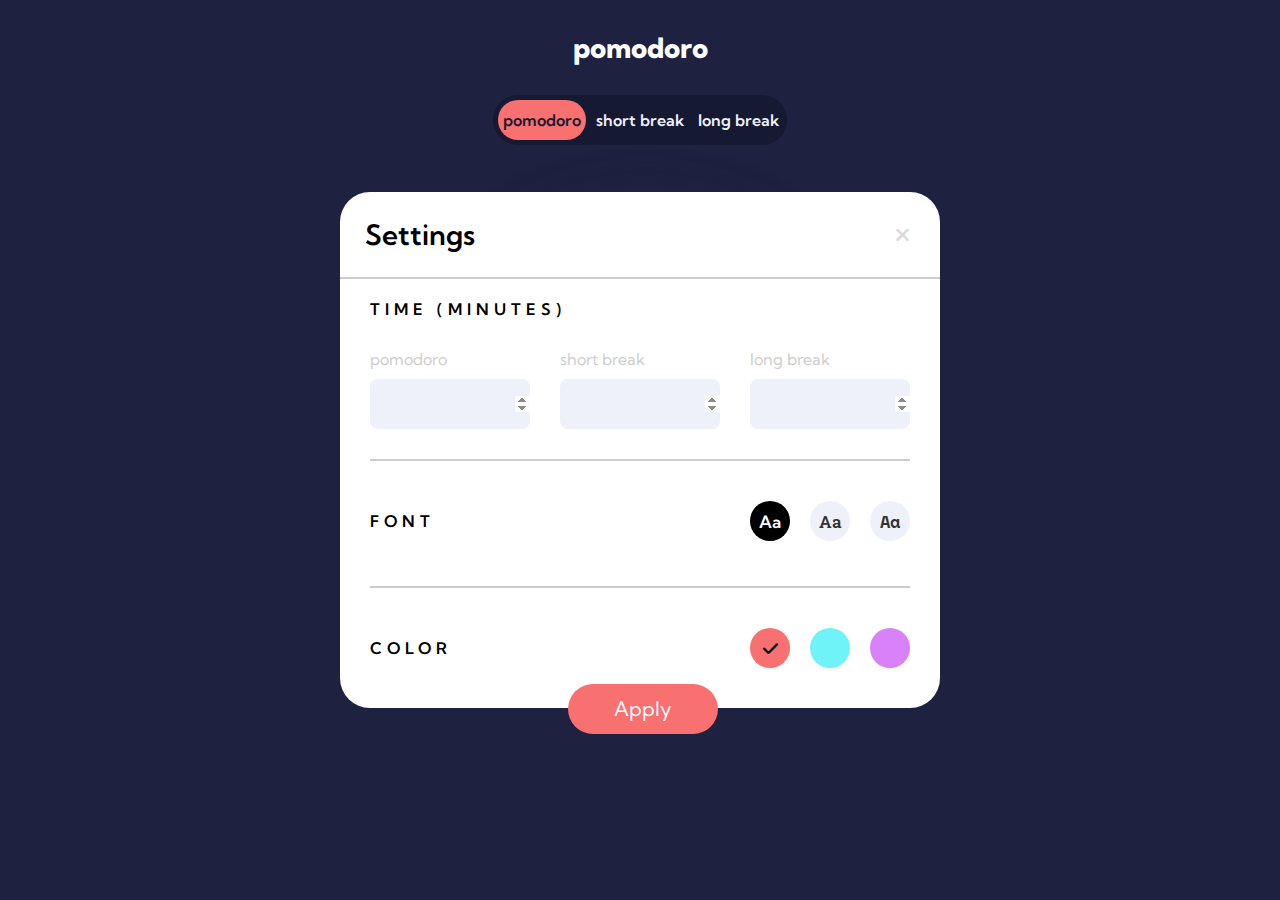
==== index.html @ 85448fa7 "Created the popup interface" ====
<!DOCTYPE html>
<html lang="en">

<head>
  <meta charset="UTF-8">
  <meta name="viewport" content="width=device-width, initial-scale=1.0">
  <link rel="stylesheet" href="https://cdnjs.cloudflare.com/ajax/libs/font-awesome/6.1.1/css/all.min.css">
  <link rel="stylesheet" href="./css/styles.css">
  <link rel="icon" type="image/png" sizes="32x32" href="./assets/favicon-32x32.png">

  <title>Frontend Mentor | Pomodoro app</title>
</head>

<body>
  <div class="container">
    <div class="header">pomodoro</div>
    <div class="timer-length">
      <div class="pomodoro">pomodoro</div>
      <div class="short-break">short break</div>
      <div class="long-break">long break</div>
    </div>
    <div class="circle">
      <div class="outer-circle">
        <div class="second-outer-circle">
          <div class="progress-circle">
            <div class="inner-circle">
              <div class="main-text">00:00</div>
              <div class="alert-text">RESTART</div>
            </div>
          </div>
        </div>
      </div>
    </div>
    <div class="settings">
      <button class="settings-gear">
        <i class="fa-solid fa-gear"></i>
      </button>
    </div>
  </div>
  <div class="popup">
    <div class="popup-header">
      <div class="settings-text">Settings</div>
      <div class="close-btn">
        <i class="fa-solid fa-xmark"></i>
      </div>
    </div>
    <hr class="hr-header">
    <div class="popup-content">
      <div class="subheader">Time (Minutes)</div>
      <div class="form">
        <form action="post">
          <div class="pomodoro-div">
            <label for="pomodoro-input">pomodoro</label>
            <input type="number" name="pomodoro-input" id="pomodoro-input">
          </div>
          <div class="short-break-div">
            <label for="short-break-input">short break</label>
            <input type="number" name="short-break-input" id="pomodoro-input">
          </div>
          <div class="long-break-div">
            <label for="long-break-input">long break</label>
            <input type="number" name="long-break-input" id="long-break-input">
          </div>
        </form>

        <hr class="middle-hr">

        <div class="select-fonts">
          <div class="font-label">Font</div>
          <div class="select-font-btn">
            <button class="kumbh-sans">Aa</button>
            <button class="roboto-slab">Aa</button>
            <button class="space-mono">Aa</button>
          </div>
        </div>
        <hr class="bottom-hr">
        <div class="select-color">
          <div class="color-label">Color</div>
          <div class="select-color-btn">
            <button class="orange-color"><i class="fa-solid fa-check"></i></button>
            <button class="cyan-color"></button>
            <button class="light-purple"></button>
          </div>
        </div>
        <button class="apply">Apply</button>


      </div>
    </div>
</body>

</html>
---- css/styles.css ----
@import url('https://fonts.googleapis.com/css2?family=Kumbh+Sans:wght@100;200;300;400;500;600;700;800;900&family=Roboto+Slab:wght@100;200;300;400;500;600;700;800;900&family=Space+Mono:ital,wght@0,400;0,700;1,400;1,700&display=swap');
:root{
    --orange: #F87070;
    --cyan: #70f3f8;
    --puple: #D881F8;
    --ash: #D7E0FF;
    --blue-black: #1E213F;
    --white: #FFFFFF;
    --off-white: #EFF1FA;
    --navy-blue: #161932;
}
html{
    scroll-behavior: smooth;

}
*{
    box-sizing: border-box;
    padding: 0;
    margin: 0;
    font-family: "Kumbh Sans", "sans-serif";
}
body{
    width: 100%;
    background-color: var(--blue-black);
    text-align: center;
}
.container{
    margin-top: 30px;
}
div.header{
    color: var(--white);
    font-size: 28px;
    font-weight: 800;
    margin: 30px;
}
div.timer-length{
    display: flex;
    flex-direction: row;
    justify-content: center;
    color: var(--off-white);
    background-color: var(--navy-blue);
    width: 23%;
    height: 50px;
    margin-left: auto;
    margin-right: auto;
    border-radius: 30px;
}
div.pomodoro, div.short-break, div.long-break{
    margin: 10px;
    display: flex;
    justify-content: center;
    align-items: center;
    width: 30%;
    height: 80%;
    margin: auto;
    border-radius: 30px;
    font-weight: 600;
}
div.pomodoro{
    background-color: var(--orange);
    color: #161932;
}
div.outer-circle{
    width: 400px;
    height: 400px;
    background: linear-gradient(310deg, var(--blue-black) 30%, var(--navy-blue) 70%);
    border-radius: 50%;
    margin: 70px auto;
    display: flex;
    justify-content: center;
    align-items: center;
    box-shadow: 5px 5px 50px 15px #303456, 5px 5px 50px 10px #0b0e2d;
}
div.second-outer-circle{
    width: 360px;
    height: 360px;
    background-color: var(--navy-blue);
    border-radius: 50%;
    display: flex;
    justify-content: center;
    align-items: center;
}
div.progress-circle{
    width: 330px;
    height: 330px;
    /* background-color: var(--orange); */
    background: conic-gradient(var(--orange) 3.6deg, var(--navy-blue) 0deg);
    border-radius: 50%;
    display: flex;
    justify-content: center;
    align-items: center;
}
div.inner-circle{
    width: 310px;
    height: 310px;
    background-color: var(--navy-blue);
    border-radius: 50%;
    display: flex;
    flex-direction: column;
    justify-content: center;
    align-items: center;
}
div.main-text{
    font-family: "Roboto Slab";
    font-size: 100px;
    color: var(--white);
    margin: 20px auto;
}
div.alert-text{
    font-size: 20px;
    color: var(--white);
    letter-spacing: 10px;
}
.settings-gear{
    background-color: var(--blue-black);
    border: none;
    cursor: pointer;
}
.fa-gear{
    color: var(--off-white);
    font-size: 30px;
}
.popup{
    position: absolute;
    top: 50%;
    left: 50%;
    background-color: var(--white);
    /* padding: 25px; */
    max-width: 600px;
    width: 100%;
    transform: translate(-50%, -50%);
    border-radius: 30px;
}
.popup .popup-header{
    display: flex;
    align-items: center;
    margin: 25px;
}
.popup .popup-header .settings-text{
    font-size: 28px;
    font-weight: 600;
}
.popup .popup-header .close-btn{
    position: absolute;
    top: 30px;
    right: 30px;
    font-size: 20px;
    cursor: pointer;
}
.popup .popup-header .close-btn i{
    color: rgb(218, 218, 218);
}
hr{
    margin-top: 20px;
    margin-bottom: 20px;
    border: 0.5px solid #ccc;
}
.hr-header{
    width: 100%;
}
.middle-hr, .bottom-hr{
    width: 90%;
    margin-left: auto;
    margin-right: auto;
    
}
div.subheader, div.font-label, div.select-color{
    text-transform: uppercase;
    letter-spacing: 5px;
    font-weight: 600;
    display: flex;
    margin-left: 5%;
    margin-bottom: 25px;
}
form{
    display: flex;
    width: 90%;
    margin: 30px auto;
}
div > label{
    display: flex;
    align-items: flex-start;
    margin-bottom: 10px;
    color: #ccc;
}
div.pomodoro-div, div.short-break-div, div.long-break-div{
    display: flex;
    flex-direction: column;
    margin-right: 30px;
}
input[type=number]{
    width: 160px;
    height: 50px;
    border: none;
    background-color: var(--off-white);
    border-radius: 8px;
}
input[type=number]::-webkit-inner-spin-button {
    opacity: 1;
  }
.select-fonts, .select-color{
    display: flex;
    margin-top: 40px;
}
div.select-color{
    margin-bottom: 40px;
}
div.font-label, div.select-color{
    text-transform: uppercase;
    display: flex;
    align-items: center;
    height: 40px;
}
div.select-font-btn, div.select-color-btn{
    position: absolute;
    right: 5%;
    display: flex;
    align-items: center;
}
button.kumbh-sans, button.roboto-slab, button.space-mono, button.orange-color, button.cyan-color, button.light-purple{
    width: 40px;
    height: 40px;
    font-size: 17px;
    border: none;
    margin-left: 20px;
    border-radius: 50%;
    font-weight: 600;
    cursor: pointer;
    background-color: var(--off-white);
}
button.kumbh-sans{
    background-color: black;
    color: var(--white);
    font-family: "Kumbh Sans", "sans-serif";
    font-weight: 600;
}
button.roboto-slab{
    font-family: "Roboto Slab";
    color: #333;
}
button.space-mono{
    font-family: "Space Mono";
    color: #333;
}
button.orange-color{
    background-color: var(--orange);
}
button.cyan-color{
    background-color: var(--cyan);
}
button.light-purple{
    background-color: var(--puple);
}
button.apply{
    width: 150px;
    height: 50px;
    font-size: 20px;
    position: absolute;
    left: 38%;
    bottom: -5%;
    border-radius: 30px;
    border: none;
    cursor: pointer;
    background-color: var(--orange);
    color: var(--white);
}
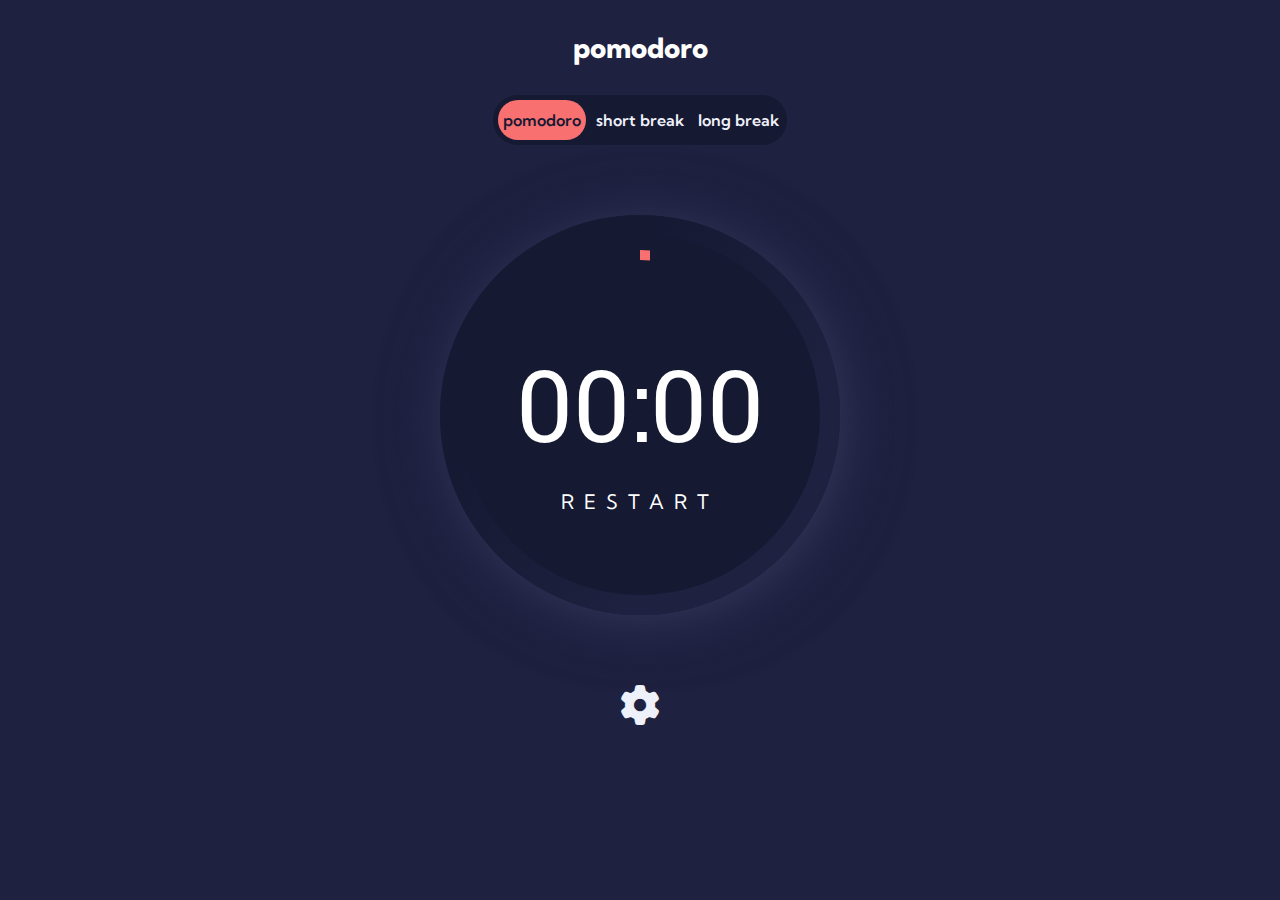
==== commit 8c24a69a: "Added the popup feature" ====
--- a/index.html
+++ b/index.html
@@ -31,10 +31,8 @@
         </div>
       </div>
     </div>
-    <div class="settings">
-      <button class="settings-gear">
-        <i class="fa-solid fa-gear"></i>
-      </button>
+    <div class="settings-icon settings-gear">
+      <i class="fa-solid fa-gear"></i>
     </div>
   </div>
   <div class="popup">
@@ -83,10 +81,10 @@
           </div>
         </div>
         <button class="apply">Apply</button>
-
-
       </div>
+      
     </div>
+    <script src="js/main.js"></script>
 </body>
 
 </html>--- a/css/styles.css
+++ b/css/styles.css
@@ -1,5 +1,6 @@
 @import url('https://fonts.googleapis.com/css2?family=Kumbh+Sans:wght@100;200;300;400;500;600;700;800;900&family=Roboto+Slab:wght@100;200;300;400;500;600;700;800;900&family=Space+Mono:ital,wght@0,400;0,700;1,400;1,700&display=swap');
-:root{
+
+:root {
     --orange: #F87070;
     --cyan: #70f3f8;
     --puple: #D881F8;
@@ -9,31 +10,37 @@
     --off-white: #EFF1FA;
     --navy-blue: #161932;
 }
-html{
+
+html {
     scroll-behavior: smooth;
 
 }
-*{
+
+* {
     box-sizing: border-box;
     padding: 0;
     margin: 0;
     font-family: "Kumbh Sans", "sans-serif";
 }
-body{
+
+body {
     width: 100%;
     background-color: var(--blue-black);
     text-align: center;
 }
-.container{
+
+.container {
     margin-top: 30px;
 }
-div.header{
+
+div.header {
     color: var(--white);
     font-size: 28px;
     font-weight: 800;
     margin: 30px;
 }
-div.timer-length{
+
+div.timer-length {
     display: flex;
     flex-direction: row;
     justify-content: center;
@@ -45,7 +52,10 @@
     margin-right: auto;
     border-radius: 30px;
 }
-div.pomodoro, div.short-break, div.long-break{
+
+div.pomodoro,
+div.short-break,
+div.long-break {
     margin: 10px;
     display: flex;
     justify-content: center;
@@ -56,11 +66,13 @@
     border-radius: 30px;
     font-weight: 600;
 }
-div.pomodoro{
+
+div.pomodoro {
     background-color: var(--orange);
     color: #161932;
 }
-div.outer-circle{
+
+div.outer-circle {
     width: 400px;
     height: 400px;
     background: linear-gradient(310deg, var(--blue-black) 30%, var(--navy-blue) 70%);
@@ -71,7 +83,8 @@
     align-items: center;
     box-shadow: 5px 5px 50px 15px #303456, 5px 5px 50px 10px #0b0e2d;
 }
-div.second-outer-circle{
+
+div.second-outer-circle {
     width: 360px;
     height: 360px;
     background-color: var(--navy-blue);
@@ -80,7 +93,8 @@
     justify-content: center;
     align-items: center;
 }
-div.progress-circle{
+
+div.progress-circle {
     width: 330px;
     height: 330px;
     /* background-color: var(--orange); */
@@ -90,7 +104,8 @@
     justify-content: center;
     align-items: center;
 }
-div.inner-circle{
+
+div.inner-circle {
     width: 310px;
     height: 310px;
     background-color: var(--navy-blue);
@@ -100,71 +115,95 @@
     justify-content: center;
     align-items: center;
 }
-div.main-text{
+
+div.main-text {
     font-family: "Roboto Slab";
     font-size: 100px;
     color: var(--white);
     margin: 20px auto;
 }
-div.alert-text{
+
+div.alert-text {
     font-size: 20px;
     color: var(--white);
     letter-spacing: 10px;
 }
-.settings-gear{
-    background-color: var(--blue-black);
-    border: none;
-    cursor: pointer;
-}
-.fa-gear{
-    color: var(--off-white);
-    font-size: 30px;
-}
-.popup{
+
+.popup {
     position: absolute;
     top: 50%;
     left: 50%;
     background-color: var(--white);
-    /* padding: 25px; */
     max-width: 600px;
     width: 100%;
     transform: translate(-50%, -50%);
     border-radius: 30px;
-}
-.popup .popup-header{
+    opacity: 0;
+    pointer-events: none;
+    transition: top 0s 0.2s ease-in-out,
+                opacity 0.2s 0s ease-in-out,
+                transform 0s 0.2s ease-in-out;
+}
+
+.popup.show {
+    opacity: 1;
+    pointer-events: auto;
+    transform: translate(-50%, -50%);
+    transition: top 0s 0.2s ease-in-out,
+                opacity 0.2s 0s ease-in-out,
+                transform 0s 0.2s ease-in-out;
+}
+
+.popup .popup-header {
     display: flex;
     align-items: center;
     margin: 25px;
 }
-.popup .popup-header .settings-text{
+
+.popup .popup-header .settings-text {
     font-size: 28px;
     font-weight: 600;
 }
-.popup .popup-header .close-btn{
+
+.popup .popup-header .close-btn {
     position: absolute;
     top: 30px;
     right: 30px;
     font-size: 20px;
     cursor: pointer;
 }
-.popup .popup-header .close-btn i{
+
+.popup .popup-header .close-btn i {
     color: rgb(218, 218, 218);
 }
-hr{
+
+.settings-icon .fa-gear {
+    color: var(--off-white);
+    font-size: 40px;
+    cursor: pointer;
+}
+
+hr {
     margin-top: 20px;
     margin-bottom: 20px;
     border: 0.5px solid #ccc;
 }
-.hr-header{
+
+.hr-header {
     width: 100%;
 }
-.middle-hr, .bottom-hr{
+
+.middle-hr,
+.bottom-hr {
     width: 90%;
     margin-left: auto;
     margin-right: auto;
-    
-}
-div.subheader, div.font-label, div.select-color{
+
+}
+
+div.subheader,
+div.font-label,
+div.select-color {
     text-transform: uppercase;
     letter-spacing: 5px;
     font-weight: 600;
@@ -172,52 +211,72 @@
     margin-left: 5%;
     margin-bottom: 25px;
 }
-form{
+
+form {
     display: flex;
     width: 90%;
     margin: 30px auto;
 }
-div > label{
+
+div>label {
     display: flex;
     align-items: flex-start;
     margin-bottom: 10px;
     color: #ccc;
 }
-div.pomodoro-div, div.short-break-div, div.long-break-div{
+
+div.pomodoro-div,
+div.short-break-div,
+div.long-break-div {
     display: flex;
     flex-direction: column;
     margin-right: 30px;
 }
-input[type=number]{
+
+input[type=number] {
     width: 160px;
     height: 50px;
     border: none;
     background-color: var(--off-white);
     border-radius: 8px;
 }
+
 input[type=number]::-webkit-inner-spin-button {
     opacity: 1;
-  }
-.select-fonts, .select-color{
+}
+
+.select-fonts,
+.select-color {
     display: flex;
     margin-top: 40px;
 }
-div.select-color{
+
+div.select-color {
     margin-bottom: 40px;
 }
-div.font-label, div.select-color{
+
+div.font-label,
+div.select-color {
     text-transform: uppercase;
     display: flex;
     align-items: center;
     height: 40px;
 }
-div.select-font-btn, div.select-color-btn{
+
+div.select-font-btn,
+div.select-color-btn {
     position: absolute;
     right: 5%;
     display: flex;
     align-items: center;
 }
-button.kumbh-sans, button.roboto-slab, button.space-mono, button.orange-color, button.cyan-color, button.light-purple{
+
+button.kumbh-sans,
+button.roboto-slab,
+button.space-mono,
+button.orange-color,
+button.cyan-color,
+button.light-purple {
     width: 40px;
     height: 40px;
     font-size: 17px;
@@ -228,30 +287,37 @@
     cursor: pointer;
     background-color: var(--off-white);
 }
-button.kumbh-sans{
+
+button.kumbh-sans {
     background-color: black;
     color: var(--white);
     font-family: "Kumbh Sans", "sans-serif";
     font-weight: 600;
 }
-button.roboto-slab{
+
+button.roboto-slab {
     font-family: "Roboto Slab";
     color: #333;
 }
-button.space-mono{
+
+button.space-mono {
     font-family: "Space Mono";
     color: #333;
 }
-button.orange-color{
+
+button.orange-color {
     background-color: var(--orange);
 }
-button.cyan-color{
+
+button.cyan-color {
     background-color: var(--cyan);
 }
-button.light-purple{
+
+button.light-purple {
     background-color: var(--puple);
 }
-button.apply{
+
+button.apply {
     width: 150px;
     height: 50px;
     font-size: 20px;
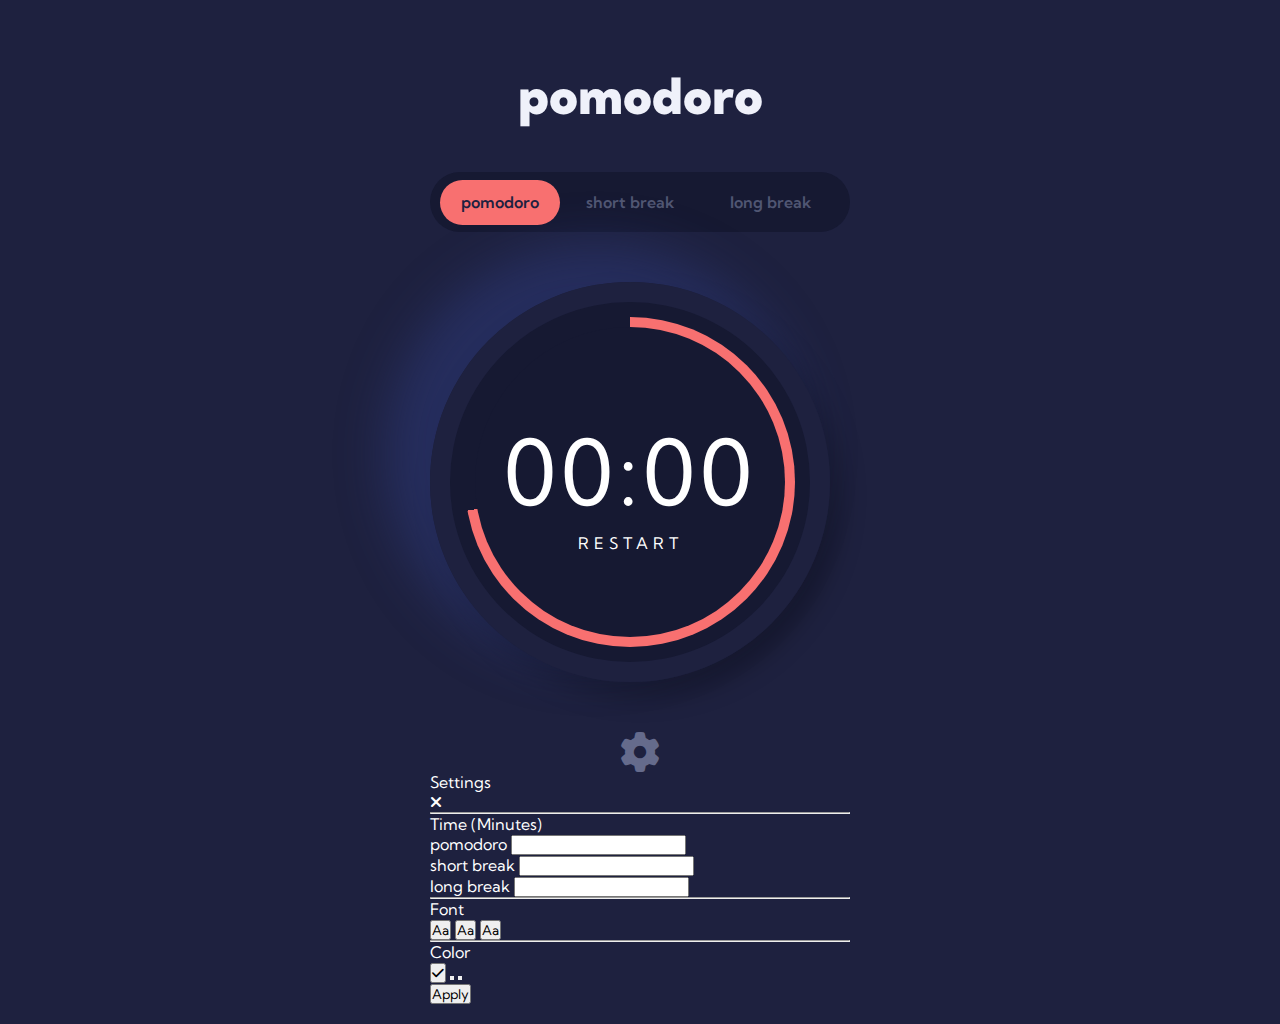
==== commit 8c79e210: "Made changes to everything on the site" ====
--- a/index.html
+++ b/index.html
@@ -14,18 +14,26 @@
 <body>
   <div class="container">
     <div class="header">pomodoro</div>
-    <div class="timer-length">
+    <div class="timer-selector">
       <div class="pomodoro">pomodoro</div>
       <div class="short-break">short break</div>
       <div class="long-break">long break</div>
     </div>
-    <div class="circle">
-      <div class="outer-circle">
-        <div class="second-outer-circle">
+    <div class="shadow">
+      <div class="circle">
+        <div class="outer-circle">
           <div class="progress-circle">
             <div class="inner-circle">
-              <div class="main-text">00:00</div>
-              <div class="alert-text">RESTART</div>
+              <div class="timer">
+                <div class="minutes">00</div>
+                <div class="seperator">:</div>
+                <div class="seconds">00</div>
+              </div>
+              <div class="alert-text">
+                <div class="alert-text-restart">RESTART</div>
+                <div class="alert-text-start">START</div>
+                <div class="alert-text-pause">PAUSE</div>
+              </div>
             </div>
           </div>
         </div>
@@ -34,8 +42,8 @@
     <div class="settings-icon settings-gear">
       <i class="fa-solid fa-gear"></i>
     </div>
-  </div>
-  <div class="popup">
+
+    <div class="popup">
     <div class="popup-header">
       <div class="settings-text">Settings</div>
       <div class="close-btn">
@@ -84,7 +92,8 @@
       </div>
       
     </div>
-    <script src="js/main.js"></script>
+  </div>
+  <script src="js/main.js"></script>
 </body>
 
 </html>--- a/css/styles.css
+++ b/css/styles.css
@@ -11,322 +11,223 @@
     --navy-blue: #161932;
 }
 
-html {
-    scroll-behavior: smooth;
-
-}
-
 * {
+    margin: 0;
+    padding: 0;
     box-sizing: border-box;
-    padding: 0;
-    margin: 0;
-    font-family: "Kumbh Sans", "sans-serif";
+    font-family: "Kumbh Sans", sans-serif;
 }
 
 body {
-    width: 100%;
+    display: flex;
+    align-items: center;
+    justify-content: center;
+    min-height: 100vh;
+    padding: 20px;
     background-color: var(--blue-black);
-    text-align: center;
-}
-
-.container {
-    margin-top: 30px;
-}
-
-div.header {
     color: var(--white);
-    font-size: 28px;
-    font-weight: 800;
-    margin: 30px;
-}
-
-div.timer-length {
-    display: flex;
-    flex-direction: row;
-    justify-content: center;
+}
+
+.header {
+    display: flex;
+    justify-content: center;
+    font-size: 50px;
     color: var(--off-white);
+    font-weight: 900;
+    margin: 45px;
+}
+
+.timer-selector {
+    display: flex;
+    align-items: center;
+    justify-content: center;
+    font-size: 16px;
+    color: #505673;
     background-color: var(--navy-blue);
-    width: 23%;
-    height: 50px;
-    margin-left: auto;
-    margin-right: auto;
-    border-radius: 30px;
-}
-
-div.pomodoro,
-div.short-break,
-div.long-break {
-    margin: 10px;
-    display: flex;
-    justify-content: center;
-    align-items: center;
-    width: 30%;
-    height: 80%;
-    margin: auto;
-    border-radius: 30px;
+    width: 420px;
+    height: 60px;
+    border-radius: 40px;
     font-weight: 600;
-}
-
-div.pomodoro {
+    z-index: 10;
+}
+
+.pomodoro,
+.short-break,
+.long-break {
+    width: 140px;
+    display: flex;
+    justify-content: center;
+    align-items: center;
+    cursor: pointer;
+}
+
+.pomodoro {
     background-color: var(--orange);
-    color: #161932;
-}
-
-div.outer-circle {
+    color: var(--blue-black);
+    display: flex;
+    justify-content: center;
+    align-items: center;
+    width: 120px;
+    height: 45px;
+    border-radius: 25px;
+}
+
+.circle,
+.outer-circle,
+.progress-circle,
+.inner-circle,
+.shadow {
+    display: flex;
+    align-items: center;
+    justify-content: center;
+
+}
+
+.shadow {
     width: 400px;
     height: 400px;
-    background: linear-gradient(310deg, var(--blue-black) 30%, var(--navy-blue) 70%);
-    border-radius: 50%;
-    margin: 70px auto;
-    display: flex;
-    justify-content: center;
-    align-items: center;
-    box-shadow: 5px 5px 50px 15px #303456, 5px 5px 50px 10px #0b0e2d;
-}
-
-div.second-outer-circle {
+    border-radius: 50%;
+    margin-top: 50px;
+    margin-bottom: 50px;
+    box-shadow: -35px -28px 48px 11px rgba(51, 64, 140, 0.4), 10px 14px 26px 0px rgba(0, 0, 0, 0.3);
+}
+
+.circle {
+    width: 400px;
+    height: 400px;
+    background-color: var(--blue-black);
+    border-radius: 50%;
+}
+
+.outer-circle {
     width: 360px;
     height: 360px;
     background-color: var(--navy-blue);
     border-radius: 50%;
-    display: flex;
-    justify-content: center;
-    align-items: center;
-}
-
-div.progress-circle {
+}
+
+.progress-circle {
     width: 330px;
     height: 330px;
-    /* background-color: var(--orange); */
-    background: conic-gradient(var(--orange) 3.6deg, var(--navy-blue) 0deg);
-    border-radius: 50%;
-    display: flex;
-    justify-content: center;
-    align-items: center;
-}
-
-div.inner-circle {
+    background: conic-gradient(var(--orange) 260deg, var(--navy-blue) 0deg);
+    border-radius: 50%;
+}
+
+.inner-circle {
     width: 310px;
     height: 310px;
+    border-radius: 50%;
     background-color: var(--navy-blue);
-    border-radius: 50%;
     display: flex;
     flex-direction: column;
-    justify-content: center;
-    align-items: center;
-}
-
-div.main-text {
-    font-family: "Roboto Slab";
-    font-size: 100px;
+    align-items: center;
+    justify-content: center;
+}
+
+.timer {
+    display: flex;
+    justify-content: center;
+    align-items: center;
     color: var(--white);
-    margin: 20px auto;
-}
-
-div.alert-text {
-    font-size: 20px;
-    color: var(--white);
-    letter-spacing: 10px;
-}
-
-.popup {
-    position: absolute;
-    top: 50%;
-    left: 50%;
-    background-color: var(--white);
-    max-width: 600px;
-    width: 100%;
-    transform: translate(-50%, -50%);
-    border-radius: 30px;
-    opacity: 0;
-    pointer-events: none;
-    transition: top 0s 0.2s ease-in-out,
-                opacity 0.2s 0s ease-in-out,
-                transform 0s 0.2s ease-in-out;
-}
-
-.popup.show {
-    opacity: 1;
-    pointer-events: auto;
-    transform: translate(-50%, -50%);
-    transition: top 0s 0.2s ease-in-out,
-                opacity 0.2s 0s ease-in-out,
-                transform 0s 0.2s ease-in-out;
-}
-
-.popup .popup-header {
-    display: flex;
-    align-items: center;
-    margin: 25px;
-}
-
-.popup .popup-header .settings-text {
-    font-size: 28px;
-    font-weight: 600;
-}
-
-.popup .popup-header .close-btn {
-    position: absolute;
-    top: 30px;
-    right: 30px;
-    font-size: 20px;
-    cursor: pointer;
-}
-
-.popup .popup-header .close-btn i {
-    color: rgb(218, 218, 218);
+    font-size: 90px;
+    margin: 5px;
+    font-family: "Roboto Slab", sans-serif;
+    letter-spacing: 5px;
+}
+.alert-text-start,
+.alert-text-pause,
+.alert-text-restart{
+    letter-spacing: 5px;
+}
+.alert-text-pause,
+.alert-text-start {
+    display: none;
 }
 
 .settings-icon .fa-gear {
-    color: var(--off-white);
+    color: #656B8C;
     font-size: 40px;
     cursor: pointer;
-}
-
-hr {
-    margin-top: 20px;
-    margin-bottom: 20px;
-    border: 0.5px solid #ccc;
-}
-
-.hr-header {
-    width: 100%;
-}
-
-.middle-hr,
-.bottom-hr {
-    width: 90%;
-    margin-left: auto;
-    margin-right: auto;
-
-}
-
-div.subheader,
-div.font-label,
-div.select-color {
-    text-transform: uppercase;
-    letter-spacing: 5px;
-    font-weight: 600;
-    display: flex;
-    margin-left: 5%;
-    margin-bottom: 25px;
-}
-
-form {
-    display: flex;
-    width: 90%;
-    margin: 30px auto;
-}
-
-div>label {
-    display: flex;
-    align-items: flex-start;
-    margin-bottom: 10px;
-    color: #ccc;
-}
-
-div.pomodoro-div,
-div.short-break-div,
-div.long-break-div {
-    display: flex;
-    flex-direction: column;
-    margin-right: 30px;
-}
-
-input[type=number] {
-    width: 160px;
-    height: 50px;
-    border: none;
-    background-color: var(--off-white);
-    border-radius: 8px;
-}
-
-input[type=number]::-webkit-inner-spin-button {
-    opacity: 1;
-}
-
-.select-fonts,
-.select-color {
-    display: flex;
-    margin-top: 40px;
-}
-
-div.select-color {
-    margin-bottom: 40px;
-}
-
-div.font-label,
-div.select-color {
-    text-transform: uppercase;
-    display: flex;
-    align-items: center;
-    height: 40px;
-}
-
-div.select-font-btn,
-div.select-color-btn {
-    position: absolute;
-    right: 5%;
-    display: flex;
-    align-items: center;
-}
-
-button.kumbh-sans,
-button.roboto-slab,
-button.space-mono,
-button.orange-color,
-button.cyan-color,
-button.light-purple {
-    width: 40px;
-    height: 40px;
-    font-size: 17px;
-    border: none;
-    margin-left: 20px;
-    border-radius: 50%;
-    font-weight: 600;
-    cursor: pointer;
-    background-color: var(--off-white);
-}
-
-button.kumbh-sans {
-    background-color: black;
-    color: var(--white);
-    font-family: "Kumbh Sans", "sans-serif";
-    font-weight: 600;
-}
-
-button.roboto-slab {
-    font-family: "Roboto Slab";
-    color: #333;
-}
-
-button.space-mono {
-    font-family: "Space Mono";
-    color: #333;
-}
-
-button.orange-color {
-    background-color: var(--orange);
-}
-
-button.cyan-color {
-    background-color: var(--cyan);
-}
-
-button.light-purple {
-    background-color: var(--puple);
-}
-
-button.apply {
-    width: 150px;
-    height: 50px;
-    font-size: 20px;
-    position: absolute;
-    left: 38%;
-    bottom: -5%;
-    border-radius: 30px;
-    border: none;
-    cursor: pointer;
-    background-color: var(--orange);
-    color: var(--white);
+    display: flex;
+    justify-content: center;
+}
+
+@media screen and (max-width: 449px) {
+    body {
+        width: 100%;
+        max-width: 449px;
+    }
+
+    .header {
+        font-size: 35px;
+    }
+
+    .timer-selector {
+        margin-left: auto;
+        margin-right: auto;
+        font-size: 16px;
+        color: #505673;
+        width: 300px;
+        height: 60px;
+        border-radius: 40px;
+        font-weight: 600;
+        z-index: 10;
+    }
+
+    .pomodoro,
+    .short-break,
+    .long-break {
+        width: 95px;
+        display: flex;
+        justify-content: center;
+        align-items: center;
+        cursor: pointer;
+    }
+    .shadow {
+        width: 300px;
+        height: 300px;
+        /* border-radius: 50%;
+        margin-top: 50px;
+        margin-bottom: 50px;
+        box-shadow: -35px -28px 48px 11px rgba(51, 64, 140, 0.4), 10px 14px 26px 0px rgba(0, 0, 0, 0.3);
+    
+        /* box-shadow: -11px -7px 45px 11px rgba(141, 174, 251, 0.11); */
+        /* -webkit-box-shadow: 19px -4px 177px -68px #303456;
+        -moz-box-shadow: 19px -4px 177px -68px #303456; */ */
+    }
+    .circle {
+        width: 300px;
+        height: 300px;
+        background-color: var(--blue-black);
+        border-radius: 50%;
+    }
+    .outer-circle {
+        width: 270px;
+        height: 270px;
+        background-color: var(--navy-blue);
+        border-radius: 50%;
+    }
+    
+    .progress-circle {
+        width: 240px;
+        height: 240px;
+        background: conic-gradient(var(--orange) 260deg, var(--navy-blue) 0deg);
+        border-radius: 50%;
+    }
+    
+    .inner-circle {
+        width: 230px;
+        height: 230px;
+        border-radius: 50%;
+        background-color: var(--navy-blue);
+        display: flex;
+        flex-direction: column;
+        align-items: center;
+        justify-content: center;
+    }
+    .timer {
+        font-size: 65px;
+        margin: 5px;
+        font-family: "Roboto Slab", sans-serif;
+    } 
 }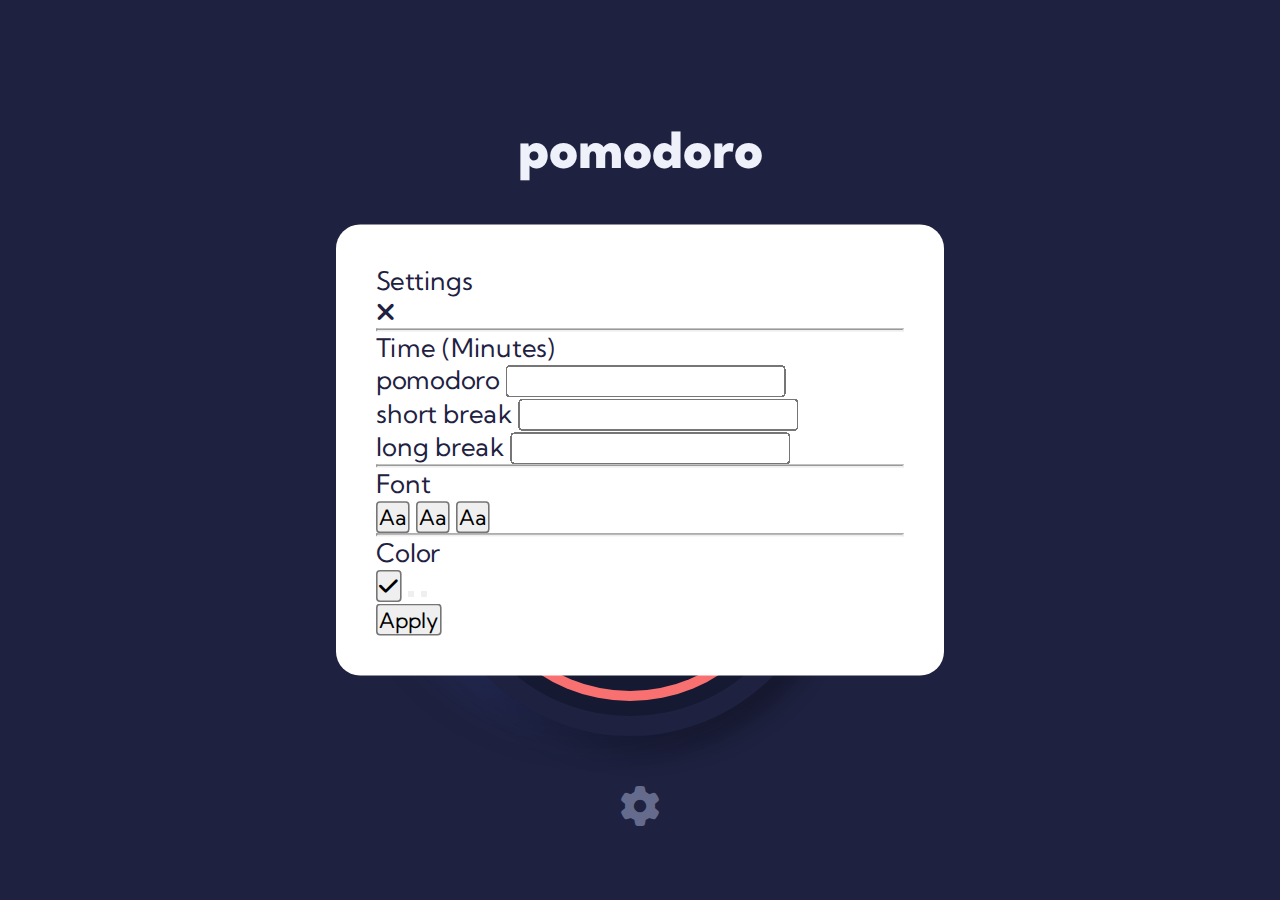
==== commit e79293e2: "Added popup feature" ====
--- a/index.html
+++ b/index.html
@@ -42,7 +42,7 @@
     <div class="settings-icon settings-gear">
       <i class="fa-solid fa-gear"></i>
     </div>
-
+    
     <div class="popup">
     <div class="popup-header">
       <div class="settings-text">Settings</div>
@@ -93,6 +93,7 @@
       
     </div>
   </div>
+</div>
   <script src="js/main.js"></script>
 </body>
 
--- a/css/styles.css
+++ b/css/styles.css
@@ -150,6 +150,18 @@
     cursor: pointer;
     display: flex;
     justify-content: center;
+}
+.popup{
+    position: absolute;
+    top: 50%;
+    left: 50%;
+    transform: translate(-50%, -50%) scale(1.6);
+    background-color: var(--white);
+    color: var(--blue-black);
+    padding: 25px;
+    border-radius: 15px;
+    max-width: 380px;
+    width: 100%;
 }
 
 @media screen and (max-width: 449px) {
@@ -193,7 +205,7 @@
     
         /* box-shadow: -11px -7px 45px 11px rgba(141, 174, 251, 0.11); */
         /* -webkit-box-shadow: 19px -4px 177px -68px #303456;
-        -moz-box-shadow: 19px -4px 177px -68px #303456; */ */
+        -moz-box-shadow: 19px -4px 177px -68px #303456; */ 
     }
     .circle {
         width: 300px;
@@ -230,4 +242,8 @@
         margin: 5px;
         font-family: "Roboto Slab", sans-serif;
     } 
+    .popup{
+        transform: translate(-50%, -50%);
+        max-width: 340px;
+    }
 }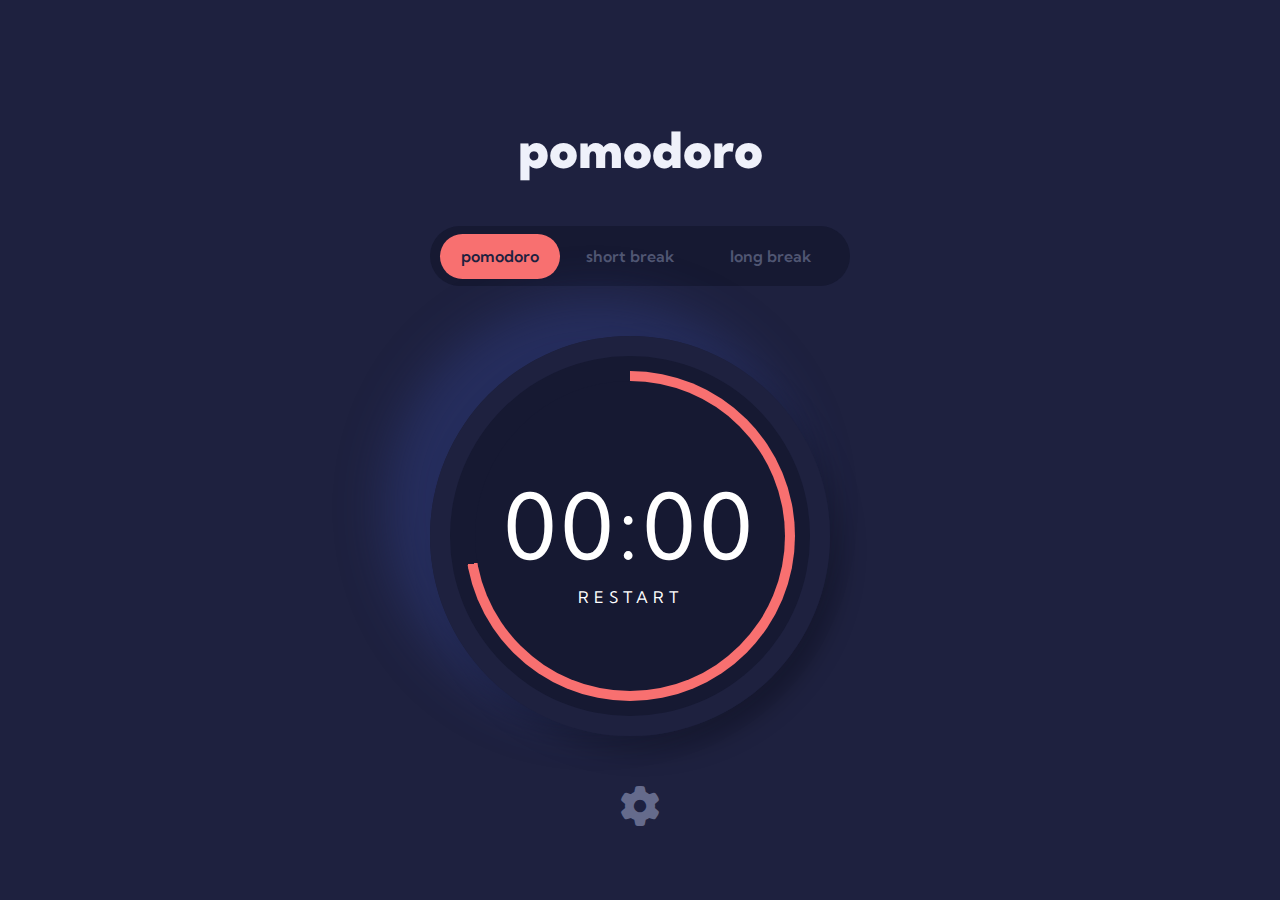
==== commit 40b6f757: "Added the modal feature" ====
--- a/index.html
+++ b/index.html
@@ -45,14 +45,13 @@
     
     <div class="popup">
     <div class="popup-header">
-      <div class="settings-text">Settings</div>
+      <span class="settings-text">Settings</span>
       <div class="close-btn">
         <i class="fa-solid fa-xmark"></i>
       </div>
     </div>
-    <hr class="hr-header">
     <div class="popup-content">
-      <div class="subheader">Time (Minutes)</div>
+      <span class="subheader">Time (Minutes)</span>
       <div class="form">
         <form action="post">
           <div class="pomodoro-div">
@@ -68,9 +67,6 @@
             <input type="number" name="long-break-input" id="long-break-input">
           </div>
         </form>
-
-        <hr class="middle-hr">
-
         <div class="select-fonts">
           <div class="font-label">Font</div>
           <div class="select-font-btn">
@@ -79,7 +75,6 @@
             <button class="space-mono">Aa</button>
           </div>
         </div>
-        <hr class="bottom-hr">
         <div class="select-color">
           <div class="color-label">Color</div>
           <div class="select-color-btn">
--- a/css/styles.css
+++ b/css/styles.css
@@ -157,13 +157,139 @@
     left: 50%;
     transform: translate(-50%, -50%) scale(1.6);
     background-color: var(--white);
-    color: var(--blue-black);
-    padding: 25px;
+    color: #101326;
+    /* padding: 25px; */
+    font-size: 14px;
     border-radius: 15px;
     max-width: 380px;
     width: 100%;
-}
-
+    opacity: 0;
+    pointer-events: none;
+}
+.popup.show{
+    opacity: 1;
+    pointer-events: auto;
+}
+.popup .popup-header{
+    display: flex;
+    align-items: center;
+    justify-content: space-between;
+    padding: 25px;
+    border-bottom: 1px solid #DCDADA;
+
+}
+.popup-header span{
+    font-size: 20px;
+    font-weight: 900;
+}
+.popup-header .close-btn{
+    display: flex;
+    align-items: center;
+    justify-content: center;
+    cursor: pointer;
+    color: #7B7C8D;
+}
+.popup .popup-content{
+    padding: 25px;
+    display: flex;
+    flex-direction: column;
+    
+}
+.popup-content .subheader{
+    display: flex;
+    align-items: center;
+    justify-content: flex-start;
+    padding-bottom: 15px;
+    text-transform: uppercase;
+    font-size: 14px;
+    font-weight: 600;
+    letter-spacing: 5px;
+}
+.popup-content form{
+    display: flex;
+    flex-direction: row;
+    justify-content: flex-end;
+    padding-bottom: 15px;
+    border-bottom: 1px solid #DCDADA;
+}
+
+.popup-content form label{
+    font-size: 10px;
+    margin-bottom: 15px;
+    color: #9495A3;
+    font-weight: 500;
+}
+.popup-content form input[type=number]{
+    width: 102px;
+    height: 30px;
+    border: none;
+    background-color: #EBEDF9;
+    border-radius: 7px;
+}
+.select-fonts, .select-color{
+    display: flex;
+    align-items: center;
+    justify-content: space-between;
+    padding-top: 15px;
+    padding-bottom: 15px;
+    border-bottom: 1px solid #DCDADA;
+}
+.select-color{
+    border-bottom: none;
+}
+.select-fonts .font-label, .select-color .color-label{
+    font-size: 14px;
+    text-transform: uppercase;
+    font-weight: 600;
+    letter-spacing: 5px;
+}
+.select-font-btn, .select-color-btn{
+    display: flex;
+}
+.kumbh-sans, .roboto-slab, .space-mono, .orange-color, .cyan-color, .light-purple{
+    height: 30px;
+    width: 30px;
+    border-radius: 50%;
+    font-weight: 600;
+    background-color: #EBEDF9;
+    border: none;
+    margin: 5px;
+    cursor: pointer;
+}
+.kumbh-sans{
+    font-family: "Kumbh Sans";
+    color: var(--white);
+    background-color: var(--navy-blue);
+}
+.roboto-slab{
+    font-family: "Robot Slab";
+    font-weight: 300;
+}
+.space-mono{
+    font-family: "Sapce Mono";
+}
+.orange-color{
+    background-color: var(--orange);
+}
+.cyan-color{
+    background-color: var(--cyan);
+}
+.light-purple{
+    background-color: var(--puple);
+}
+.popup-content .apply{
+    position: absolute;
+    left: 50%;
+    bottom: -8%;
+    transform: translate(-50%, -50%);
+    width: 90px;
+    height: 30px;
+    border-radius: 20px;
+    border: none;
+    cursor: pointer;
+    background-color: var(--orange);
+    color: var(--white);
+}
 @media screen and (max-width: 449px) {
     body {
         width: 100%;
@@ -198,14 +324,6 @@
     .shadow {
         width: 300px;
         height: 300px;
-        /* border-radius: 50%;
-        margin-top: 50px;
-        margin-bottom: 50px;
-        box-shadow: -35px -28px 48px 11px rgba(51, 64, 140, 0.4), 10px 14px 26px 0px rgba(0, 0, 0, 0.3);
-    
-        /* box-shadow: -11px -7px 45px 11px rgba(141, 174, 251, 0.11); */
-        /* -webkit-box-shadow: 19px -4px 177px -68px #303456;
-        -moz-box-shadow: 19px -4px 177px -68px #303456; */ 
     }
     .circle {
         width: 300px;
@@ -246,4 +364,35 @@
         transform: translate(-50%, -50%);
         max-width: 340px;
     }
+    .popup-content form{
+        display: flex;
+        flex-direction: column;
+        padding-bottom: 15px;
+        border-bottom: 1px solid #DCDADA;
+    }
+    .pomodoro-div, .short-break-div, .long-break-div{
+        display: flex;
+        flex-direction: row;
+        justify-content: space-between;
+        align-items: center;
+        padding-bottom: 10px;
+    }
+    form label{
+        font-size: 10px;
+        color: #9495A3;
+        font-weight: 500;
+        display: flex;
+        justify-content: center;
+        align-items: center;
+    }
+    .popup-content form input[type=number]{
+        width: 160px;
+        height: 40px;
+        border: none;
+        background-color: #EBEDF9;
+        border-radius: 7px;
+    }
+    .popup-content .apply{
+        bottom: -6%;
+    }
 }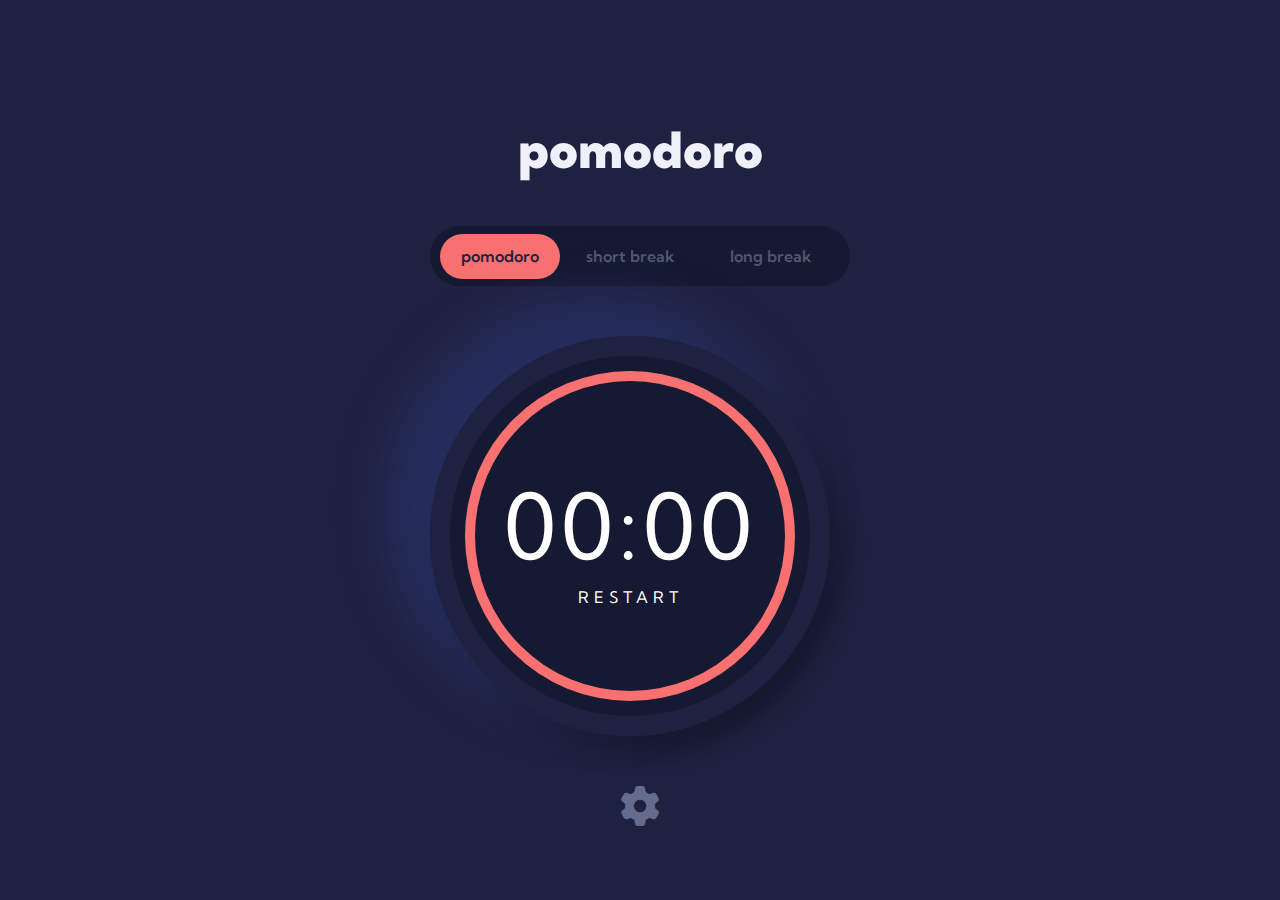
==== commit bae5a54f: "Added the countdown timer function" ====
--- a/index.html
+++ b/index.html
@@ -25,9 +25,9 @@
           <div class="progress-circle">
             <div class="inner-circle">
               <div class="timer">
-                <div class="minutes">00</div>
-                <div class="seperator">:</div>
-                <div class="seconds">00</div>
+                <div class="minutes">00:00</div>
+                <!-- <div class="seperator">:</div>
+                <div class="seconds">00</div> -->
               </div>
               <div class="alert-text">
                 <div class="alert-text-restart">RESTART</div>
@@ -60,7 +60,7 @@
           </div>
           <div class="short-break-div">
             <label for="short-break-input">short break</label>
-            <input type="number" name="short-break-input" id="pomodoro-input">
+            <input type="number" name="short-break-input" id="short-input">
           </div>
           <div class="long-break-div">
             <label for="long-break-input">long break</label>
--- a/css/styles.css
+++ b/css/styles.css
@@ -109,7 +109,7 @@
 .progress-circle {
     width: 330px;
     height: 330px;
-    background: conic-gradient(var(--orange) 260deg, var(--navy-blue) 0deg);
+    background: conic-gradient(var(--orange) 360deg, var(--navy-blue) 0deg);
     border-radius: 50%;
 }
 
@@ -134,11 +134,13 @@
     font-family: "Roboto Slab", sans-serif;
     letter-spacing: 5px;
 }
+
 .alert-text-start,
 .alert-text-pause,
-.alert-text-restart{
+.alert-text-restart {
     letter-spacing: 5px;
 }
+
 .alert-text-pause,
 .alert-text-start {
     display: none;
@@ -151,7 +153,12 @@
     display: flex;
     justify-content: center;
 }
-.popup{
+
+.fa-gear:hover {
+    color: var(--ash);
+}
+
+.popup {
     position: absolute;
     top: 50%;
     left: 50%;
@@ -165,12 +172,16 @@
     width: 100%;
     opacity: 0;
     pointer-events: none;
-}
-.popup.show{
+    transition: top 0s 0s ease-in-out, opacity 0.2s 0s ease-in-out, transform 0.2s 0s ease-in-out;
+}
+
+.popup.show {
     opacity: 1;
     pointer-events: auto;
-}
-.popup .popup-header{
+    transition: top 0s 0s ease-in-out, opacity 0.2s 0s ease-in-out, transform 0.2s 0s ease-in-out;
+}
+
+.popup .popup-header {
     display: flex;
     align-items: center;
     justify-content: space-between;
@@ -178,24 +189,28 @@
     border-bottom: 1px solid #DCDADA;
 
 }
-.popup-header span{
+
+.popup-header span {
     font-size: 20px;
     font-weight: 900;
 }
-.popup-header .close-btn{
+
+.popup-header .close-btn {
     display: flex;
     align-items: center;
     justify-content: center;
     cursor: pointer;
     color: #7B7C8D;
 }
-.popup .popup-content{
+
+.popup .popup-content {
     padding: 25px;
     display: flex;
     flex-direction: column;
-    
-}
-.popup-content .subheader{
+
+}
+
+.popup-content .subheader {
     display: flex;
     align-items: center;
     justify-content: flex-start;
@@ -205,7 +220,8 @@
     font-weight: 600;
     letter-spacing: 5px;
 }
-.popup-content form{
+
+.popup-content form {
     display: flex;
     flex-direction: row;
     justify-content: flex-end;
@@ -213,20 +229,24 @@
     border-bottom: 1px solid #DCDADA;
 }
 
-.popup-content form label{
+.popup-content form label {
     font-size: 10px;
+    font-weight: 600;
     margin-bottom: 15px;
     color: #9495A3;
     font-weight: 500;
 }
-.popup-content form input[type=number]{
+
+.popup-content form input[type=number] {
     width: 102px;
     height: 30px;
     border: none;
     background-color: #EBEDF9;
     border-radius: 7px;
 }
-.select-fonts, .select-color{
+
+.select-fonts,
+.select-color {
     display: flex;
     align-items: center;
     justify-content: space-between;
@@ -234,19 +254,30 @@
     padding-bottom: 15px;
     border-bottom: 1px solid #DCDADA;
 }
-.select-color{
+
+.select-color {
     border-bottom: none;
 }
-.select-fonts .font-label, .select-color .color-label{
+
+.select-fonts .font-label,
+.select-color .color-label {
     font-size: 14px;
     text-transform: uppercase;
     font-weight: 600;
     letter-spacing: 5px;
 }
-.select-font-btn, .select-color-btn{
-    display: flex;
-}
-.kumbh-sans, .roboto-slab, .space-mono, .orange-color, .cyan-color, .light-purple{
+
+.select-font-btn,
+.select-color-btn {
+    display: flex;
+}
+
+.kumbh-sans,
+.roboto-slab,
+.space-mono,
+.orange-color,
+.cyan-color,
+.light-purple {
     height: 30px;
     width: 30px;
     border-radius: 50%;
@@ -256,28 +287,39 @@
     margin: 5px;
     cursor: pointer;
 }
-.kumbh-sans{
+
+.kumbh-sans {
     font-family: "Kumbh Sans";
     color: var(--white);
     background-color: var(--navy-blue);
 }
-.roboto-slab{
+
+.roboto-slab {
     font-family: "Robot Slab";
     font-weight: 300;
 }
-.space-mono{
+
+.space-mono {
     font-family: "Sapce Mono";
 }
-.orange-color{
+
+.roboto-slab:hover {
+    border: 2px solid #EBEDF9;
+}
+
+.orange-color {
     background-color: var(--orange);
 }
-.cyan-color{
+
+.cyan-color {
     background-color: var(--cyan);
 }
-.light-purple{
+
+.light-purple {
     background-color: var(--puple);
 }
-.popup-content .apply{
+
+.popup-content .apply {
     position: absolute;
     left: 50%;
     bottom: -8%;
@@ -290,6 +332,7 @@
     background-color: var(--orange);
     color: var(--white);
 }
+
 @media screen and (max-width: 449px) {
     body {
         width: 100%;
@@ -321,30 +364,27 @@
         align-items: center;
         cursor: pointer;
     }
+
     .shadow {
         width: 300px;
         height: 300px;
     }
+
     .circle {
         width: 300px;
         height: 300px;
-        background-color: var(--blue-black);
-        border-radius: 50%;
-    }
+    }
+
     .outer-circle {
         width: 270px;
         height: 270px;
-        background-color: var(--navy-blue);
-        border-radius: 50%;
-    }
-    
+    }
+
     .progress-circle {
         width: 240px;
         height: 240px;
-        background: conic-gradient(var(--orange) 260deg, var(--navy-blue) 0deg);
-        border-radius: 50%;
-    }
-    
+    }
+
     .inner-circle {
         width: 230px;
         height: 230px;
@@ -355,29 +395,36 @@
         align-items: center;
         justify-content: center;
     }
+
     .timer {
         font-size: 65px;
         margin: 5px;
         font-family: "Roboto Slab", sans-serif;
-    } 
-    .popup{
+    }
+
+    .popup {
         transform: translate(-50%, -50%);
         max-width: 340px;
     }
-    .popup-content form{
+
+    .popup-content form {
         display: flex;
         flex-direction: column;
         padding-bottom: 15px;
         border-bottom: 1px solid #DCDADA;
     }
-    .pomodoro-div, .short-break-div, .long-break-div{
+
+    .pomodoro-div,
+    .short-break-div,
+    .long-break-div {
         display: flex;
         flex-direction: row;
         justify-content: space-between;
         align-items: center;
         padding-bottom: 10px;
     }
-    form label{
+
+    form label {
         font-size: 10px;
         color: #9495A3;
         font-weight: 500;
@@ -385,14 +432,23 @@
         justify-content: center;
         align-items: center;
     }
-    .popup-content form input[type=number]{
+
+    .popup-content form input[type=number] {
         width: 160px;
         height: 40px;
         border: none;
         background-color: #EBEDF9;
         border-radius: 7px;
     }
-    .popup-content .apply{
+
+    .popup-content .apply {
         bottom: -6%;
     }
+    .select-fonts, .select-color{
+        display: flex;
+        flex-direction: column;
+    }
+    .font-label, .color-label{
+        padding-bottom: 15px;
+    }
 }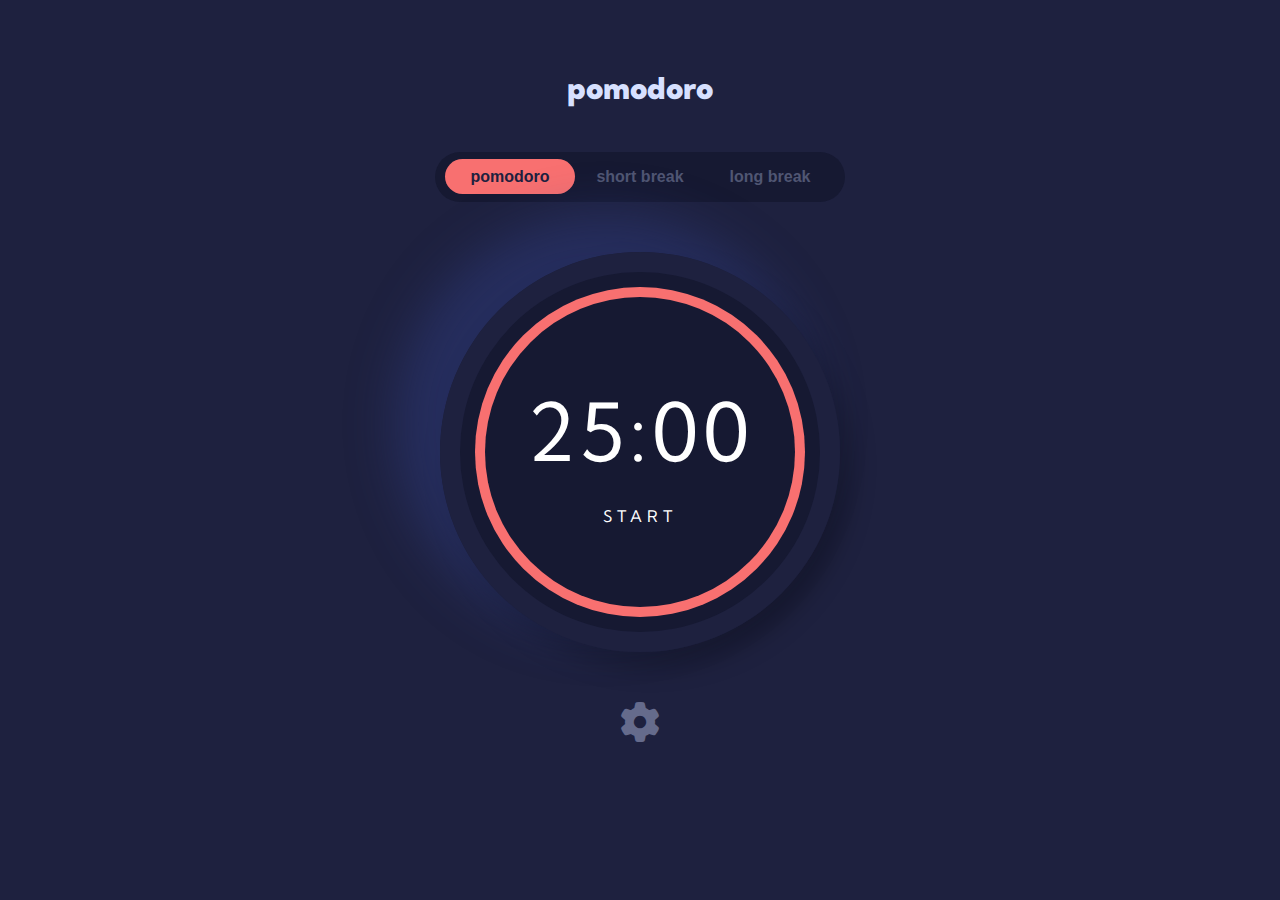
==== commit 3add37bd: "Made changes to to the progress reducer" ====
--- a/index.html
+++ b/index.html
@@ -13,82 +13,97 @@
 
 <body>
   <div class="container">
-    <div class="header">pomodoro</div>
-    <div class="timer-selector">
-      <div class="pomodoro">pomodoro</div>
-      <div class="short-break">short break</div>
-      <div class="long-break">long break</div>
-    </div>
-    <div class="shadow">
-      <div class="circle">
-        <div class="outer-circle">
-          <div class="progress-circle">
-            <div class="inner-circle">
-              <div class="timer">
-                <div class="minutes">00:00</div>
-                <!-- <div class="seperator">:</div>
-                <div class="seconds">00</div> -->
-              </div>
-              <div class="alert-text">
-                <div class="alert-text-restart">RESTART</div>
-                <div class="alert-text-start">START</div>
-                <div class="alert-text-pause">PAUSE</div>
+    <div class="sub-container">
+      <div class="header">pomodoro</div>
+      <div class="timer-selector" id="select-mode">
+        <button class="select-time-type activeMode" id="btnPomodoro" >pomodoro</button>
+        <button class="select-time-type" id="btnShortBreak">short break</button>
+        <button class="select-time-type" id="btnLongBreak">long break</button>
+      </div>
+      <div class="shadow">
+        <div class="circle">
+          <div class="outer-circle">
+            <div class="progress-circle changeToColor" id="progressCircle">
+              <div class="inner-circle">
+                <div class="timer pomodoro">
+                  <div class="minutes">25</div>
+                  <div class="seperator">:</div>
+                  <div class="seconds">00</div>
+                </div>
+                <!-- <div class="timer shortbreak">
+                  <div class="minutes">1</div>
+                  <div class="seperator">:</div>
+                  <div class="seconds">00</div>
+                </div>
+                <div class="timer longbreak">
+                  <div class="minutes">1</div>
+                  <div class="seperator">:</div>
+                  <div class="seconds">00</div>
+                </div> -->
+                <div class="alert-text">
+                  <div class="alert-text-start start" data-action="startTime" id="start-text">START</div>
+                  <!-- <div class="alert-text-restart restart" id="restartText">RESTART</div>
+                  <div class="alert-text-pause pause" id="pauseText">PAUSE</div> -->
+                </div>
               </div>
             </div>
           </div>
         </div>
       </div>
-    </div>
-    <div class="settings-icon settings-gear">
-      <i class="fa-solid fa-gear"></i>
-    </div>
-    
-    <div class="popup">
-    <div class="popup-header">
-      <span class="settings-text">Settings</span>
-      <div class="close-btn">
-        <i class="fa-solid fa-xmark"></i>
+      <div class="settings-icon settings-gear">
+        <i class="fa-solid fa-gear"></i>
       </div>
     </div>
-    <div class="popup-content">
-      <span class="subheader">Time (Minutes)</span>
-      <div class="form">
-        <form action="post">
-          <div class="pomodoro-div">
-            <label for="pomodoro-input">pomodoro</label>
-            <input type="number" name="pomodoro-input" id="pomodoro-input">
+    <div class="popup">
+      <div class="popup-header">
+        <span class="settings-text">Settings</span>
+        <div class="close-btn">
+          <i class="fa-solid fa-xmark"></i>
+        </div>
+      </div>
+      <div class="popup-content">
+        <span class="subheader">Time (Minutes)</span>
+        <div class="form">
+          <form id="form" method="post">
+            <div class="pomodoro-div">
+              <label for="pomodoro-input">pomodoro</label>
+              <input type="number" name="pomodoro" id="pomodoro-input" value="25" required>
+            </div>
+            <div class="short-break-div">
+              <label for="short-break-input">short break</label>
+              <input type="number" name="shortBreak" id="short-break-input" value="5" required>
+            </div>
+            <div class="long-break-div">
+              <label for="long-break-input">long break</label>
+              <input type="number" name="longBreak" id="long-break-input" value="15" required>
+            </div>
+            <button class="apply" type="submit" data-action="start">Apply</button>
+          </form>
+          <div class="select-fonts">
+            <div class="font-label">Font</div>
+            <div class="select-font-btn">
+              <button class="kumbh-sans-btn" onclick="changeFont('kumbh')" id="checkKumbh">Aa</button>
+              <button class="roboto-slab-btn" onclick="changeFont('roboto')" id="checkRoboto">Aa</button>
+              <button class="space-mono-btn" onclick="changeFont('space')" id="checkSpace">Aa</button>
+            </div>
           </div>
-          <div class="short-break-div">
-            <label for="short-break-input">short break</label>
-            <input type="number" name="short-break-input" id="short-input">
-          </div>
-          <div class="long-break-div">
-            <label for="long-break-input">long break</label>
-            <input type="number" name="long-break-input" id="long-break-input">
-          </div>
-        </form>
-        <div class="select-fonts">
-          <div class="font-label">Font</div>
-          <div class="select-font-btn">
-            <button class="kumbh-sans">Aa</button>
-            <button class="roboto-slab">Aa</button>
-            <button class="space-mono">Aa</button>
+          <div class="select-color">
+            <div class="color-label">Color</div>
+            <div class="select-color-btn">
+              <button class=" orange-btn"  id="btnOrange">
+                <i class="fa-solid fa-check" id="checkOrange"></i>
+              </button>
+              <button class="activeColor cyan-btn" id="btnCyan"><i class="fa-solid fa-check"
+                  id="checkCyan"></i></button>
+              <button class="purple-btn" id="btnPurple"><i class="fa-solid fa-check"
+                  id="checkPurple"></i>
+                </button>
+            </div>
           </div>
         </div>
-        <div class="select-color">
-          <div class="color-label">Color</div>
-          <div class="select-color-btn">
-            <button class="orange-color"><i class="fa-solid fa-check"></i></button>
-            <button class="cyan-color"></button>
-            <button class="light-purple"></button>
-          </div>
-        </div>
-        <button class="apply">Apply</button>
       </div>
-      
     </div>
   </div>
-</div>
   <script src="js/main.js"></script>
 </body>
 
--- a/css/styles.css
+++ b/css/styles.css
@@ -9,13 +9,17 @@
     --white: #FFFFFF;
     --off-white: #EFF1FA;
     --navy-blue: #161932;
-}
+    --default-color: #F87070;
+    --kumbh-san: "Kumbh Sans", sans-serif;
+    --space-mono: "Space Mono", monospace;
+    --robot-slab: "Roboto Slab", sans-serif;
+    --default-font: "Kumbh Sans", sans-serif;;
+}    
 
 * {
     margin: 0;
     padding: 0;
     box-sizing: border-box;
-    font-family: "Kumbh Sans", sans-serif;
 }
 
 body {
@@ -26,52 +30,72 @@
     padding: 20px;
     background-color: var(--blue-black);
     color: var(--white);
+    font-family: "Kumbh Sans", sans-serif;
 }
 
 .header {
     display: flex;
     justify-content: center;
-    font-size: 50px;
-    color: var(--off-white);
+    font-size: 30px;
+    color: var(--ash);
     font-weight: 900;
     margin: 45px;
-}
-
-.timer-selector {
-    display: flex;
-    align-items: center;
-    justify-content: center;
+    margin-top: -90px;
+    /* margin-bottom: 30px; */
+}
+
+.sub-container{
+    font-family: "Kumbh Sans", sans-serif;
+    display: flex;
+    align-items: center;
+    justify-content: center;
+    flex-direction: column;
+}
+.timer-selector{
+    display: flex;
+    flex-direction: row;
+    justify-content: center;
+    align-items: center;
+    background-color: var(--navy-blue);
+    color: var(--ash);
+    height: 50px;
+    border-radius: 25px;
+    padding: 10px;
+    
+}
+.timer-selector button{
+    display: flex;
+    justify-content: center;
+    align-items: center;
     font-size: 16px;
+    height: 35px;
+    border: none;
     color: #505673;
-    background-color: var(--navy-blue);
-    width: 420px;
-    height: 60px;
-    border-radius: 40px;
+    border-radius: 25px;
+    width: 130px;
+    cursor: pointer;
+    background-color: transparent;
     font-weight: 600;
-    z-index: 10;
-}
-
-.pomodoro,
-.short-break,
-.long-break {
-    width: 140px;
-    display: flex;
-    justify-content: center;
-    align-items: center;
-    cursor: pointer;
-}
-
-.pomodoro {
+}
+.activeMode{
+    background-color: var(--default-color) !important;
+    color: var(--blue-black) !important;
+}
+/* .pomodoro-time-select-remove{
+    background-color: #101326;
+}
+.long-break-time-select{
+    background-color: var(--default-color) !important;
+    color: var(--blue-black) !important;
+}
+.short-break-time-select{
+    background-color: var(--default-color) !important;
+    color: var(--blue-black) !important;
+} */
+/* .timer-selector button:hover{
     background-color: var(--orange);
     color: var(--blue-black);
-    display: flex;
-    justify-content: center;
-    align-items: center;
-    width: 120px;
-    height: 45px;
-    border-radius: 25px;
-}
-
+} */
 .circle,
 .outer-circle,
 .progress-circle,
@@ -84,6 +108,9 @@
 }
 
 .shadow {
+    display: flex;
+    align-items: center;
+    justify-content: center;
     width: 400px;
     height: 400px;
     border-radius: 50%;
@@ -109,11 +136,20 @@
 .progress-circle {
     width: 330px;
     height: 330px;
-    background: conic-gradient(var(--orange) 360deg, var(--navy-blue) 0deg);
+    background: conic-gradient(var(--default-color)360deg, var(--navy-blue) 0deg); 
     border-radius: 50%;
 }
-
+.bg-orange{
+    background: conic-gradient(var(--default-color) 360deg, var(--navy-blue) 0deg) !important;
+}
+.bg-cyan{
+    background: conic-gradient(var(--cyan) 360deg, var(--navy-blue) 0deg) !important;
+}
+.bg-purple{
+    background: conic-gradient(var(--puple) 360deg, var(--navy-blue) 0deg) !important;
+}
 .inner-circle {
+
     width: 310px;
     height: 310px;
     border-radius: 50%;
@@ -129,40 +165,38 @@
     justify-content: center;
     align-items: center;
     color: var(--white);
-    font-size: 90px;
+    font-size: 80px;
     margin: 5px;
-    font-family: "Roboto Slab", sans-serif;
     letter-spacing: 5px;
 }
-
-.alert-text-start,
-.alert-text-pause,
-.alert-text-restart {
+.shortbreak, .longbreak  {
+    display: none;
+}
+
+.alert-text-start{
+    /* display: none; */
+    margin-top: 20px;
+    cursor: pointer;
     letter-spacing: 5px;
 }
-
-.alert-text-pause,
-.alert-text-start {
-    display: none;
-}
-
-.settings-icon .fa-gear {
+.alert-text-start:hover{
+    color: var(--default-color);
+}
+
+.fa-gear {
     color: #656B8C;
     font-size: 40px;
     cursor: pointer;
     display: flex;
     justify-content: center;
-}
-
-.fa-gear:hover {
-    color: var(--ash);
+    align-items: center;
 }
 
 .popup {
     position: absolute;
     top: 50%;
     left: 50%;
-    transform: translate(-50%, -50%) scale(1.6);
+    transform: translate(-50%, -50%) scale(1.55);
     background-color: var(--white);
     color: #101326;
     /* padding: 25px; */
@@ -173,6 +207,7 @@
     opacity: 0;
     pointer-events: none;
     transition: top 0s 0s ease-in-out, opacity 0.2s 0s ease-in-out, transform 0.2s 0s ease-in-out;
+    z-index: 100000;
 }
 
 .popup.show {
@@ -240,11 +275,24 @@
 .popup-content form input[type=number] {
     width: 102px;
     height: 30px;
+    padding: 10px;
     border: none;
     background-color: #EBEDF9;
     border-radius: 7px;
 }
-
+.fa-check{
+    align-items: center;
+    justify-content: center;
+}
+#checkOrange{
+    display: flex;
+}
+#checkCyan{
+    display: none;
+}
+#checkPurple{
+    display: none;
+}
 .select-fonts,
 .select-color {
     display: flex;
@@ -272,12 +320,12 @@
     display: flex;
 }
 
-.kumbh-sans,
-.roboto-slab,
-.space-mono,
-.orange-color,
-.cyan-color,
-.light-purple {
+.kumbh-sans-btn,
+.roboto-slab-btn,
+.space-mono-btn,
+.orange-btn,
+.cyan-btn,
+.purple-btn {
     height: 30px;
     width: 30px;
     border-radius: 50%;
@@ -288,34 +336,34 @@
     cursor: pointer;
 }
 
-.kumbh-sans {
+.kumbh-sans-btn {
     font-family: "Kumbh Sans";
     color: var(--white);
     background-color: var(--navy-blue);
 }
 
-.roboto-slab {
+.roboto-slab-btn {
     font-family: "Robot Slab";
     font-weight: 300;
 }
 
-.space-mono {
+.space-mono-btn {
     font-family: "Sapce Mono";
 }
 
-.roboto-slab:hover {
+/* .roboto-slab-btn:hover {
     border: 2px solid #EBEDF9;
-}
-
-.orange-color {
+} */
+
+.orange-btn {
     background-color: var(--orange);
 }
 
-.cyan-color {
+.cyan-btn {
     background-color: var(--cyan);
 }
 
-.light-purple {
+.purple-btn {
     background-color: var(--puple);
 }
 
@@ -337,10 +385,12 @@
     body {
         width: 100%;
         max-width: 449px;
+
     }
 
     .header {
         font-size: 35px;
+        padding-top: 40px;
     }
 
     .timer-selector {
@@ -348,17 +398,16 @@
         margin-right: auto;
         font-size: 16px;
         color: #505673;
-        width: 300px;
+        width: 350px;
         height: 60px;
         border-radius: 40px;
         font-weight: 600;
         z-index: 10;
     }
 
-    .pomodoro,
-    .short-break,
-    .long-break {
+    .select-time-type {
         width: 95px;
+        height: 50px;
         display: flex;
         justify-content: center;
         align-items: center;
@@ -399,7 +448,6 @@
     .timer {
         font-size: 65px;
         margin: 5px;
-        font-family: "Roboto Slab", sans-serif;
     }
 
     .popup {
